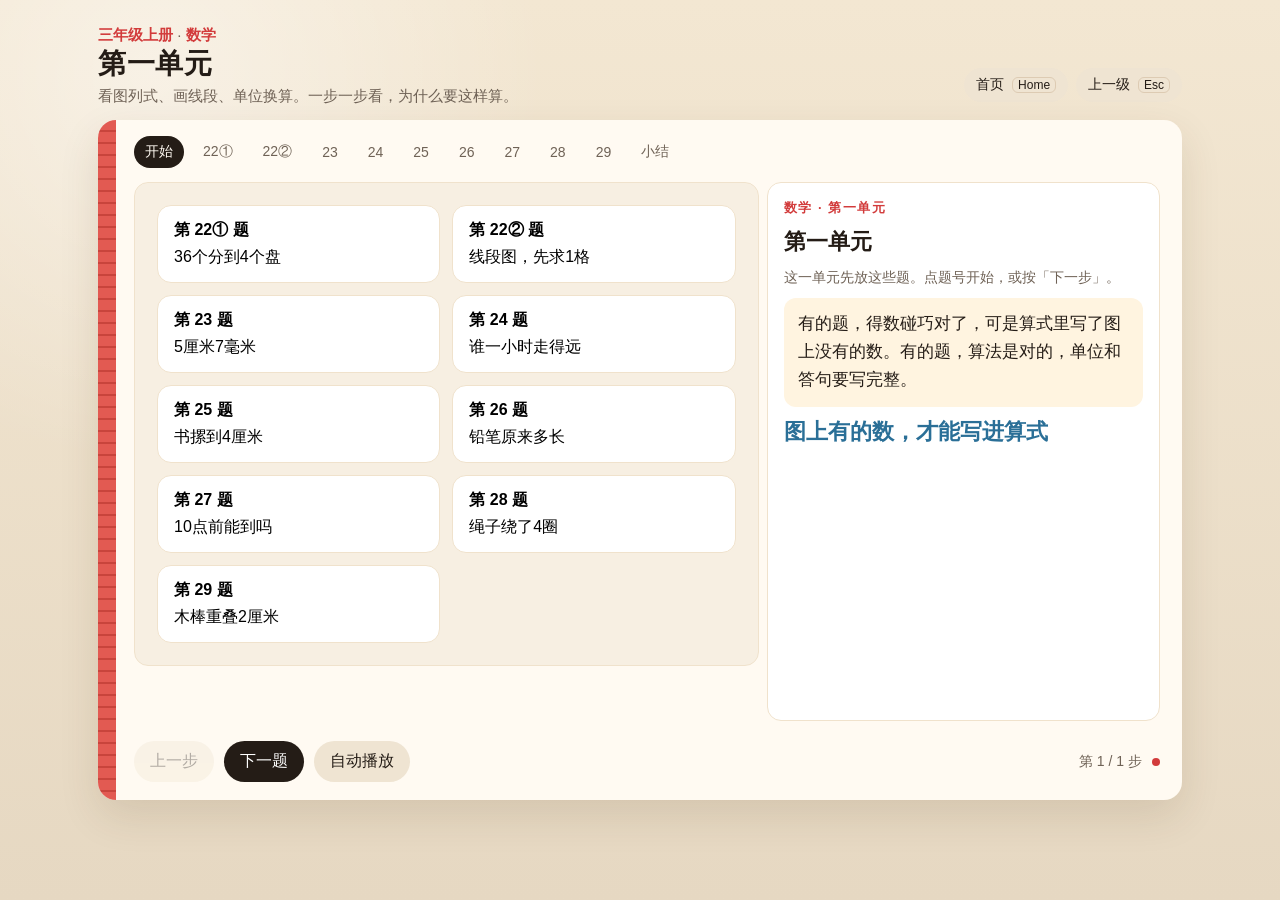
==== web/三年级上册/数学/第一单元/index.html @ 89467d96 "把三年级上册学习页和容器部署放进仓库。 首页说明错题会按步骤重讲，数学第一单元可以逐题看；部署脚本可以从仓库根目录启动。  Co-authored-by: Cursor <cursoragent@cu" ====
<!DOCTYPE html>
<html lang="zh-CN">
<head>
<meta charset="UTF-8" />
<meta name="viewport" content="width=device-width, initial-scale=1" />
<title>三年级上册 · 数学 · 第一单元</title>
<style>
  :root {
    --desk: #e6d8c2;
    --paper: #fffaf2;
    --ink: #241c16;
    --muted: #6f6256;
    --red: #d23b3b;
    --green: #1d7a46;
    --blue: #2a6f97;
    --gold: #e2a21a;
    --orange: #ef8a34;
    --line: #f0e2cc;
    --soft: #fff4e0;
    --shadow: 0 16px 40px rgba(70, 46, 20, 0.12);
  }
  * { box-sizing: border-box; }
  html, body { margin: 0; height: 100%; }
  body {
    font-family: "PingFang SC", "Hiragino Sans GB", "Noto Sans SC", "Songti SC", sans-serif;
    color: var(--ink);
    background:
      radial-gradient(circle at 12% 8%, rgba(255,255,255,.45), transparent 28%),
      linear-gradient(180deg, #f3e7d2, var(--desk));
    min-height: 100%;
  }
  button, input { font-family: inherit; }
  .app {
    max-width: 1120px;
    margin: 0 auto;
    padding: 22px 18px 40px;
  }
  header.top {
    display: flex;
    justify-content: space-between;
    gap: 16px;
    align-items: flex-end;
    margin-bottom: 14px;
  }
  .crumb { margin: 0 0 4px; font-size: 14px; }
  .crumb a { color: var(--red); font-weight: 700; text-decoration: none; }
  .level-nav { display: flex; gap: 8px; flex-wrap: wrap; margin-bottom: 4px; }
  .level-nav button {
    border: 0; background: #efe4d2; color: var(--ink);
    border-radius: 999px; padding: 8px 12px; font: inherit; font-size: 14px; cursor: pointer;
  }
  .level-nav button:disabled { opacity: .4; cursor: default; }
  .level-nav kbd {
    font-family: inherit; font-size: 12px;
    border: 1px solid #ddcbb3; border-radius: 6px; padding: 0 5px; margin-left: 4px;
  }
  header.top h1 {
    margin: 0;
    font-size: 28px;
    letter-spacing: 0.02em;
  }
  header.top .dots { display: none; }
  header.top p { margin: 4px 0 0; color: var(--muted); font-size: 15px; }
  .book {
    background: var(--paper);
    border-radius: 18px;
    box-shadow: var(--shadow);
    position: relative;
    overflow: hidden;
    min-height: 680px;
    display: grid;
    grid-template-rows: auto 1fr auto;
  }
  .book::before {
    content: "";
    position: absolute;
    left: 0; top: 0; bottom: 0;
    width: 18px;
    background: repeating-linear-gradient(
      180deg,
      #e25a52 0 10px,
      #c8443c 10px 12px
    );
  }
  .nav {
    display: flex;
    gap: 8px;
    flex-wrap: wrap;
    padding: 16px 22px 8px 36px;
  }
  .nav button {
    border: 1px solid transparent;
    background: transparent;
    color: var(--muted);
    border-radius: 999px;
    padding: 6px 10px;
    cursor: pointer;
    font-size: 14px;
  }
  .nav button.on {
    background: #241c16;
    color: #fffaf2;
  }
  .spread {
    display: grid;
    grid-template-columns: 1.35fr 0.85fr;
    gap: 8px;
    padding: 6px 22px 12px 36px;
    min-height: 460px;
  }
  .stage-wrap { min-width: 0; }
  .stage {
    position: relative;
    background:
      linear-gradient(#f7efe2, #f7efe2) 0 0 / 100% 28px,
      repeating-linear-gradient(180deg, transparent 0 27px, rgba(226,90,82,.18) 27px 28px);
    background-color: #fffdf8;
    border: 1px solid var(--line);
    border-radius: 14px;
    min-height: 440px;
    overflow: auto;
  }
  .scene { position: relative; min-height: 440px; }
  .say {
    background: #fff;
    border: 1px solid var(--line);
    border-radius: 14px;
    padding: 16px 16px 12px;
    display: flex;
    flex-direction: column;
    gap: 10px;
  }
  .kicker {
    font-size: 13px;
    letter-spacing: 0.12em;
    color: var(--red);
    font-weight: 700;
  }
  .say h2 { margin: 0; font-size: 22px; line-height: 1.35; }
  .ask {
    margin: 0;
    color: var(--muted);
    font-size: 14px;
    line-height: 1.55;
  }
  .bubble {
    background: var(--soft);
    border-radius: 12px;
    padding: 12px 14px;
    line-height: 1.65;
    font-size: 17px;
    min-height: 92px;
  }
  .formula {
    font-variant-numeric: tabular-nums;
    font-weight: 750;
    font-size: 22px;
    color: var(--blue);
    min-height: 32px;
  }
  .formula .bad { color: var(--red); text-decoration: line-through; font-weight: 650; font-size: 16px; margin-right: 8px; }
  .tag {
    display: inline-block;
    border-radius: 999px;
    padding: 2px 8px;
    font-size: 12px;
    font-weight: 700;
    vertical-align: 2px;
  }
  .tag.ok { background: #e5f6eb; color: var(--green); }
  .tag.fix { background: #fde8e6; color: var(--red); }
  .controls {
    display: flex;
    align-items: center;
    gap: 10px;
    padding: 8px 22px 18px 36px;
  }
  .controls button, .ghost {
    border: 0;
    background: var(--ink);
    color: white;
    border-radius: 999px;
    padding: 10px 16px;
    font-size: 16px;
    cursor: pointer;
  }
  .controls button.secondary, .ghost.secondary {
    background: #efe4d2;
    color: var(--ink);
  }
  .controls button:disabled { opacity: .35; cursor: default; }
  .steps { margin-left: auto; color: var(--muted); font-size: 14px; }
  .dots { display: flex; gap: 6px; }
  .dots i {
    width: 8px; height: 8px; border-radius: 50%;
    background: #e4d5bf; display: block;
  }
  .dots i.on { background: var(--red); }

  .scene .bit { display: none; }
  .scene .bit.on { display: block; }
  .scene .bit.on.slider-row,
  .scene .bit.on.match { display: flex; }
  .abs { position: absolute; }
  .fade.on { animation: rise .45s ease; }
  @keyframes rise { from { opacity: 0; transform: translateY(8px); } to { opacity: 1; transform: none; } }

  /* shared drawings */
  svg.ill { width: 100%; height: 440px; display: block; }
  .fruit {
    position: absolute;
    width: 14px; height: 14px;
    margin-left: -7px; margin-top: -7px;
    border-radius: 50%;
    background: radial-gradient(circle at 35% 35%, #ffd0c8, #e15a48 62%, #b9362c);
    left: var(--bx); top: var(--by);
    transition: left .7s cubic-bezier(.2,.7,.2,1), top .7s cubic-bezier(.2,.7,.2,1);
    box-shadow: inset -2px -2px 0 rgba(0,0,0,.08);
    z-index: 2;
  }
  .basket {
    position: absolute;
    left: 24%; right: 24%; top: 28px; height: 168px;
    background: #f3d7a4;
    clip-path: polygon(12% 0, 88% 0, 100% 100%, 0 100%);
    display: flex; justify-content: center; align-items: flex-start;
    padding-top: 10px; font-size: 26px; font-weight: 800;
  }
  .dish {
    position: absolute; top: 318px; width: 21%; height: 34px;
    border: 3px solid #241c16; border-radius: 0 0 46px 46px;
    background: #fff;
  }
  .dish .plate-label {
    position: absolute; left: 0; right: 0; top: 36px;
    text-align: center; color: var(--green);
  }
  .scene[data-step="1"] .fruit,
  .scene[data-step="2"] .fruit,
  .scene[data-step="3"] .fruit { left: var(--px); top: var(--py); }
  .plate-label, .float-note {
    position: absolute;
    font-weight: 750;
    color: var(--green);
  }
  .cross {
    position: absolute;
    color: var(--red);
    font-weight: 800;
    font-size: 28px;
    transform: rotate(-8deg);
  }

  .ruler-box { padding: 28px 22px 10px; }
  .ruler {
    position: relative;
    height: 92px;
    border: 2px solid var(--ink);
    border-radius: 8px;
    background: linear-gradient(#fff, #f6efe4);
    margin-top: 70px;
  }
  .ruler .tick {
    position: absolute; bottom: 0; width: 2px; background: var(--ink);
  }
  .ruler .tick.cm { height: 38px; width: 3px; }
  .ruler .tick.half { height: 24px; }
  .ruler .tick.mm { height: 12px; background: #8a7b6b; width: 1px; }
  .ruler .num {
    position: absolute; top: 8px; transform: translateX(-50%);
    font-size: 13px; font-weight: 700;
  }
  .pen-line {
    position: absolute;
    left: 0; bottom: 42px;
    height: 8px;
    background: #2a6f97;
    border-radius: 8px;
    width: 0;
    z-index: 2;
  }
  .mark-57 {
    position: absolute; bottom: 0; width: 0; height: 0;
    border-left: 6px solid transparent; border-right: 6px solid transparent;
    border-bottom: 9px solid var(--red);
    transform: translateX(-6px);
    left: calc(57 / 80 * 100%);
  }
  .slider-row { margin-top: 54px; display: flex; align-items: center; gap: 12px; }
  input[type="range"] { flex: 1; accent-color: var(--blue); }
  .readout { font-size: 22px; font-weight: 800; min-width: 148px; color: var(--blue); }

  .track { position: relative; height: 100%; }
  .lane {
    position: absolute; left: 8%; right: 8%; height: 70px;
  }
  .lane .ground {
    position: absolute; left: 0; right: 0; bottom: 8px; height: 4px; background: #e4d3b8; border-radius: 4px;
  }
  .mover { position: absolute; bottom: 12px; left: 0; transition: left 1.6s cubic-bezier(.16,.8,.2,1); }
  .scene[data-step="0"] .mover { left: 0; }
  .scene[data-step="1"] .bike, .scene[data-step="2"] .bike, .scene[data-step="3"] .bike { left: calc(48 / 170 * 78%); }
  .scene[data-step="1"] .car, .scene[data-step="2"] .car, .scene[data-step="3"] .car { left: calc(75 / 170 * 78%); }
  .scene[data-step="1"] .heli, .scene[data-step="2"] .heli, .scene[data-step="3"] .heli { left: 78%; }
  .rotor { transform-origin: 48px 10px; animation: spin .45s linear infinite; }
  @keyframes spin { to { transform: rotate(360deg); } }
  .match { display: flex; justify-content: space-between; padding: 24px 28px; gap: 12px; }
  .col { display: flex; flex-direction: column; gap: 18px; width: 42%; }
  .choice, .speed {
    border: 2px solid #eadcc6;
    background: #fff;
    border-radius: 12px;
    padding: 10px 12px;
    cursor: pointer;
    text-align: center;
    font-size: 16px;
    font-weight: 700;
  }
  .choice.pick, .speed.pick { border-color: var(--blue); background: #eef6fb; }
  .choice.good, .speed.good { border-color: var(--green); background: #e9f8ef; }
  .choice.bad, .speed.bad { border-color: var(--red); background: #fdeeee; }

  .stack { position: relative; height: 440px; }
  .book-item {
    position: absolute; left: 70px; height: 30px; width: 210px;
    border: 2px solid #2a6f97; border-radius: 3px;
    background: linear-gradient(90deg, #8ec3e0, #d7eef8 14%, #f7fbfe 14% 100%);
    transform: translateY(24px);
    opacity: 0;
  }
  .scene[data-step="2"] .book-item,
  .scene[data-step="3"] .book-item { opacity: 1; transform: translateY(0); transition: .45s ease; }
  .mm-ruler {
    position: absolute; right: 36px; top: 40px; bottom: 36px; width: 74px;
    border-left: 3px solid var(--ink);
  }

  .pencil-scene { height: 440px; position: relative; }
  .pencil {
    position: absolute; top: 150px; height: 46px; border-radius: 6px;
    display: flex; overflow: hidden; border: 2px solid #241c16;
  }
  .used { background: repeating-linear-gradient(90deg, #d9d1c6, #d9d1c6 10px, #cfc6b8 10px 12px); }
  .left { background: linear-gradient(#ffe27a, #f0b429); }
  .wood { width: 22px; background: linear-gradient(90deg, #f3d2a4, #c9844a); clip-path: polygon(0 0, 100% 50%, 0 100%); }
  .scene[data-step="0"] .pencil { left: 80px; width: 360px; }
  .scene[data-step="1"] .used { width: 148px; }
  .scene[data-step="1"] .left { width: 184px; }
  .join .used, .join .left { transition: width .6s ease; }

  .road { position: relative; height: 440px; }
  .clock {
    width: 140px; height: 140px;
  }
  .hand {
    transform-origin: 70px 70px;
    transition: transform 1.1s ease;
  }
  .scene[data-step="0"] .hour { transform: rotate(240deg); }
  .scene[data-step="1"] .hour,
  .scene[data-step="2"] .hour,
  .scene[data-step="3"] .hour,
  .scene[data-step="4"] .hour { transform: rotate(300deg); }

  .car-move { transition: left 1.5s ease; }
  .scene[data-step="0"] .car-move,
  .scene[data-step="1"] .car-move { left: 70px; }
  .scene[data-step="2"] .car-move,
  .scene[data-step="3"] .car-move,
  .scene[data-step="4"] .car-move { left: 72%; }

  .sticks { position: relative; height: 250px; margin-top: 40px; }
  .stick {
    position: absolute; height: 28px; border-radius: 8px; top: 80px;
    transition: left .7s ease, top .7s ease;
  }
  .stick.a { background: #3d8fd1; width: 40%; left: 8%; top: 86px; }
  .stick.b { background: #ef8a34; width: 40%; left: 40%; top: 108px; }
  .lap {
    position: absolute; left: 40%; top: 86px; width: 8%; height: 50px;
    background: repeating-linear-gradient(135deg, #3d8fd1 0 6px, #ef8a34 6px 12px);
    border-radius: 6px; z-index: 2;
    transition: opacity .4s ease;
  }
  .scene.apart .stick.a { left: 8%; top: 96px; }
  .scene.apart .stick.b { left: 48%; top: 96px; }
  .scene.apart .lap { opacity: 0; }

  .loop {
    transform-origin: 180px 150px;
    opacity: 0;
  }
  .scene[data-step="1"] .loop.l1,
  .scene[data-step="2"] .loop.l1,
  .scene[data-step="3"] .loop.l1,
  .scene[data-step="4"] .loop.l1 { opacity: 1; }
  .scene[data-step="2"] .loop.l2,
  .scene[data-step="3"] .loop.l2,
  .scene[data-step="4"] .loop.l2,
  .scene[data-step="2"] .loop.l3,
  .scene[data-step="3"] .loop.l3,
  .scene[data-step="4"] .loop.l3,
  .scene[data-step="2"] .loop.l4,
  .scene[data-step="3"] .loop.l4,
  .scene[data-step="4"] .loop.l4 { opacity: 1; }
  .scene[data-step="1"] .loop { transition: opacity .3s linear; }
  .tail { opacity: 0; }
  .scene[data-step="3"] .tail,
  .scene[data-step="4"] .tail { opacity: 1; }

  .cells rect { fill: #fff; stroke: #241c16; stroke-width: 2; }
  .scene[data-step="3"] .up-cell,
  .scene[data-step="4"] .up-cell,
  .scene[data-step="5"] .up-cell { fill: #fff3c4; }
  .scene[data-step="4"] .down-cell,
  .scene[data-step="5"] .down-cell { fill: #e7f6ee; }
  .cell-num { opacity: 0; font-weight: 800; font-size: 18px; }
  .scene[data-step="3"] .up-num,
  .scene[data-step="4"] .up-num,
  .scene[data-step="5"] .up-num,
  .scene[data-step="4"] .down-num,
  .scene[data-step="5"] .down-num { opacity: 1; }

  .sum-grid {
    display: grid;
    grid-template-columns: 1fr 1fr;
    gap: 12px;
    padding: 22px;
  }
  .card {
    background: #fff;
    border: 1px solid var(--line);
    border-radius: 14px;
    padding: 14px 16px;
  }
  .card b { display: block; margin-bottom: 6px; }
  .ladder { display: flex; flex-direction: column; gap: 8px; padding: 20px 24px; }
  .rung {
    display: flex; justify-content: space-between; align-items: center;
    background: #fff; border-radius: 10px; padding: 8px 12px;
    border: 1px solid var(--line); font-weight: 700;
  }
  @media (max-width: 860px) {
    .spread { grid-template-columns: 1fr; }
    header.top { flex-direction: column; align-items: flex-start; }
    .stage, svg.ill, .stack, .pencil-scene, .road { min-height: 380px; height: 380px; }
    svg.ill { height: 380px; }
  }
  @media (prefers-reduced-motion: reduce) {
    *, *::before, *::after {
      animation: none !important;
      transition: none !important;
    }
  }
</style>
</head>
<body data-home="../../../index.html" data-up="../index.html">
<div class="app">
  <header class="top">
    <div>
      <p class="crumb"><a href="../../../index.html">三年级上册</a> · <a href="../index.html">数学</a></p>
      <h1>第一单元</h1>
      <p>看图列式、画线段、单位换算。一步一步看，为什么要这样算。</p>
    </div>
    <div id="levelNav"></div>
  </header>
  <div class="book">
    <nav class="nav" id="nav"></nav>
    <div class="spread">
      <div class="stage-wrap">
        <div class="stage" id="stage"></div>
      </div>
      <aside class="say">
        <div class="kicker" id="kicker"></div>
        <h2 id="title"></h2>
        <p class="ask" id="ask"></p>
        <div class="bubble" id="bubble"></div>
        <div class="formula" id="formula"></div>
      </aside>
    </div>
    <div class="controls">
      <button type="button" id="prev" class="secondary">上一步</button>
      <button type="button" id="next">下一步</button>
      <button type="button" id="auto" class="secondary">自动播放</button>
      <div class="steps" id="stepLabel"></div>
      <div class="dots" id="dots" aria-hidden="true"></div>
    </div>
  </div>
</div>
<script>
const scenes = [];

function fruitsHTML() {
  let html = "";
  for (let i = 0; i < 36; i++) {
    const col = i % 6;
    const row = Math.floor(i / 6);
    const bx = 32 + col * 6;
    const by = 18 + row * 4.2;
    const plate = Math.floor(i / 9);
    const k = i % 9;
    const px = 14.5 + plate * 24 + (k % 3 - 1) * 4.4;
    const py = 74 + Math.floor(k / 3) * 3.4;
    html += `<i class="fruit" style="--bx:${bx}%;--by:${by}%;--px:${px}%;--py:${py}%"></i>`;
  }
  return html;
}

scenes.push({
  id: "home",
  nav: "开始",
  kicker: "数学 · 第一单元",
  title: "第一单元",
  ask: "这一单元先放这些题。点题号开始，或按「下一步」。",
  steps: [
    { say: "有的题，得数碰巧对了，可是算式里写了图上没有的数。有的题，算法是对的，单位和答句要写完整。", formula: "图上有的数，才能写进算式" }
  ],
  stage() {
    const items = [
      ["22①", "36个分到4个盘"],
      ["22②", "线段图，先求1格"],
      ["23", "5厘米7毫米"],
      ["24", "谁一小时走得远"],
      ["25", "书摞到4厘米"],
      ["26", "铅笔原来多长"],
      ["27", "10点前能到吗"],
      ["28", "绳子绕了4圈"],
      ["29", "木棒重叠2厘米"]
    ];
    return `<div class="sum-grid">${items.map((it, i) =>
      `<button class="card" data-jump="${i + 1}" style="text-align:left;cursor:pointer;font-size:16px"><b>第 ${it[0]} 题</b>${it[1]}</button>`
    ).join("")}</div>`;
  }
});

scenes.push({
  id: "q22a",
  nav: "22①",
  kicker: "第22题（1） · 平均分",
  title: "每盘放几个？",
  ask: "篮子里有 36 个，旁边 4 个盘子。平均分，每盘放几个？",
  mark: "fix",
  steps: [
    { say: "先看图上到底有哪些数：一个篮子，36个；四个空盘子。问的是每盘几个。", formula: "图上的数：36 个，4 盘" },
    { say: "平均分，就是四个盘子一样多。36个一个一个分进去，每个盘子分到 9 个。", formula: "36 ÷ 4 = 9（个）" },
    { say: "每盘都是 9 个。列式就写 36÷4=9（个）。单位是「个」，因为问的是放几个，不是多少元。", formula: "36 ÷ 4 = 9（个）" },
    { say: "卷子上写成了 (72−36)÷4。图上没有 72，这是自己加出来的。得数虽然也是 9，但看图列式只能用图上的数。", formula: "<span class='bad'>(72−36)÷4</span> 36 ÷ 4 = 9（个）" }
  ],
  stage() {
    return `
      <div class="scene fruit-scene">
        <div class="basket">36个</div>
        ${[0,1,2,3].map(i => `<div class="dish" style="left:${4 + i * 24}%"><span class="bit plate-label" data-at="2">9个</span></div>`).join("")}
        ${fruitsHTML()}
        <div class="bit cross" data-at="3" style="right:18px;top:18px">图上没有 72</div>
      </div>`;
  }
});

scenes.push({
  id: "q22b",
  nav: "22②",
  kicker: "第22题（2） · 线段图",
  title: "先求 1 小格是多少",
  ask: "两条线段的小格一样宽。短的 4 格标着「4个」，长的 6 格问「?元」。",
  mark: "fix",
  steps: [
    { say: "先别急着抄上一题的数。看这条线自己：下面平均分成了 6 个小格。", formula: "先数格：6 格" },
    { say: "36 是上一题篮子里的个数，这条线段上没有 36。不能写进这道题。", formula: "<span class='bad'>36÷4×6</span> 把 36 划掉" },
    { say: "短的线段有 4 格，标着 4个，表示这 4 格一共是 4。小格一样大，每一格就是 4÷4=1。", formula: "4 ÷ 4 = 1" },
    { say: "长的也是同样的小格，所以每一格也是 1。6 格就是 1×6=6。问号写的是元，答案是 6元。", formula: "4 ÷ 4 × 6 = 6（元）" },
    { say: "乘和除写在一起，从左往右算：先 4÷4=1，再 1×6=6。算式的样子可以是「先除再乘」，除号前面要写这条线上的 4，不是 36。", formula: "4 ÷ 4 × 6 = 6（元）" }
  ],
  stage() {
    const up = [0,1,2,3].map(i => `<rect class="up-cell" x="${80+i*70}" y="78" width="70" height="46"/>`).join("");
    const down = [0,1,2,3,4,5].map(i => `<rect class="down-cell" x="${80+i*70}" y="230" width="70" height="46"/>`).join("");
    const upN = [0,1,2,3].map(i => `<text class="cell-num up-num" x="${104+i*70}" y="108">1</text>`).join("");
    const downN = [0,1,2,3,4,5].map(i => `<text class="cell-num down-num" x="${104+i*70}" y="260">1</text>`).join("");
    return `
      <div class="scene">
        <svg class="ill cells" viewBox="0 0 640 440">
          <text x="80" y="40" font-size="22" font-weight="800">4个</text>
          <path d="M80 52 h280" stroke="#241c16" stroke-width="2" fill="none"/>
          <path d="M220 52 v12" stroke="#241c16" stroke-width="2"/>
          ${up}
          <text x="250" y="176" font-size="22" font-weight="800">? 元</text>
          <path d="M80 198 h420" stroke="#241c16" stroke-width="2" fill="none"/>
          <path d="M290 198 v14" stroke="#241c16" stroke-width="2"/>
          ${down}
          ${upN}${downN}
          <text class="bit" data-at="4" x="520" y="268" font-size="28" font-weight="800" fill="#1d7a46">6元</text>
        </svg>
        <div class="bit cross" data-at="1" style="left:24px;bottom:18px">36 是篮子里的，不能用</div>
      </div>`;
  }
});

scenes.push({
  id: "q23",
  nav: "23",
  kicker: "第23题 · 画线段",
  title: "5厘米，再加 7毫米",
  ask: "画一条长 5厘米7毫米 的线段。尺子上，1厘米里面有 10 个小格，每小格是 1毫米。",
  mark: "ok",
  steps: [
    { say: "先记住要画多长：5厘米，还要再加 7毫米。不要只画到 5厘米就停。", formula: "5厘米 7毫米" },
    { say: "尺子上的长线是厘米。从 0 走到 5，这是 5厘米。", formula: "先找 5 厘米" },
    { say: "每个厘米中间还有更小的格，那是毫米。从 5厘米再数 7 个小格。", formula: "5厘米 + 7毫米" },
    { say: "笔就停在这里。5厘米7毫米 = 57毫米，因为 5厘米=50毫米，再加 7毫米。", formula: "5厘米7毫米 = 57毫米" },
    { say: "拖动下面的铅笔，自己画到 5厘米7毫米。读数变成绿色，就画对了。", formula: "从 0 画到 5厘米7毫米" }
  ],
  stage() {
    let ticks = "";
    for (let mm = 0; mm <= 80; mm++) {
      const left = (mm / 80) * 100;
      const kind = mm % 10 === 0 ? "cm" : mm % 5 === 0 ? "half" : "mm";
      ticks += `<i class="tick ${kind}" style="left:${left}%"></i>`;
      if (mm % 10 === 0) ticks += `<span class="num" style="left:${left}%">${mm/10}</span>`;
    }
    return `
      <div class="scene ruler-box">
        <div class="ruler">
          <div class="pen-line" id="penLine"></div>
          <i class="mark-57 bit" data-at="2"></i>
          ${ticks}
        </div>
        <div class="bit slider-row" data-at="4">
          <input id="rulerRange" type="range" min="0" max="80" value="0" aria-label="画线段" />
          <div class="readout" id="readout">0毫米</div>
        </div>
        <p class="bit" data-at="2" style="margin:18px 0 0;color:#6f6256">长线是厘米。红三角停在 5厘米7毫米。</p>
      </div>`;
  }
});

scenes.push({
  id: "q24",
  nav: "24",
  kicker: "第24题 · 谁更快",
  title: "一小时以后，谁走得最远？",
  ask: "把自行车、汽车、直升机，和每小时走的路程连起来。",
  mark: "fix",
  steps: [
    { say: "三个数：48千米、75千米、170千米。数字越大，一小时走得越远，也就越快。", formula: "比一比 48、75、170" },
    { say: "让它们同时出发，跑一小时。直升机冲得最远，汽车在中间，自行车最近。", formula: "170 ＞ 75 ＞ 48" },
    { say: "所以：直升机每小时 170 千米，汽车每小时 75 千米，自行车每小时 48 千米。", formula: "自行车 48 · 汽车 75 · 直升机 170" },
    { say: "点左边的车，再点右边的速度，自己连一连。连对了会变绿。", formula: "最快的配最大的数" }
  ],
  stage() {
    return `
      <div class="scene" style="height:440px">
        <div class="bit track" data-only="0">
          ${lane(300, "自行车", "bike", bikeSVG())}
          ${lane(180, "汽车", "car", carSVG())}
          ${lane(60, "直升机", "heli", heliSVG())}
        </div>
        <div class="bit track" data-only="1">
          ${lane(300, "自行车", "bike", bikeSVG())}
          ${lane(180, "汽车", "car", carSVG())}
          ${lane(60, "直升机", "heli", heliSVG())}
          <div class="abs" style="right:6%;top:78px;font-weight:800;color:#2a6f97">170千米</div>
          <div class="abs" style="left:46%;top:198px;font-weight:800;color:#ef8a34">75千米</div>
          <div class="abs" style="left:28%;top:318px;font-weight:800;color:#1d7a46">48千米</div>
        </div>
        <div class="bit" data-at="2" data-only="2" style="padding:40px 28px;font-size:22px;line-height:2.1;font-weight:750">
          自行车 —— 每小时 48 千米<br>
          汽车 —— 每小时 75 千米<br>
          直升机 —— 每小时 170 千米
        </div>
        <div class="bit match" data-only="3" id="matchBoard">
          <div class="col" id="leftCol">
            <button type="button" class="choice" data-who="bike">自行车</button>
            <button type="button" class="choice" data-who="car">汽车</button>
            <button type="button" class="choice" data-who="heli">直升机</button>
          </div>
          <div class="col" id="rightCol">
            <button type="button" class="speed" data-spd="48">每小时 48 千米</button>
            <button type="button" class="speed" data-spd="170">每小时 170 千米</button>
            <button type="button" class="speed" data-spd="75">每小时 75 千米</button>
          </div>
        </div>
      </div>`;
  }
});

function lane(top, name, cls, svg) {
  return `<div class="lane" style="top:${top-40}px">
    <div style="position:absolute;left:-4px;top:8px;font-size:13px;color:#6f6256">${name}</div>
    <div class="ground"></div>
    <div class="mover ${cls}">${svg}</div>
  </div>`;
}
function bikeSVG() {
  return `<svg width="86" height="48" viewBox="0 0 86 48">
    <circle cx="18" cy="34" r="12" fill="none" stroke="#1d7a46" stroke-width="3"/>
    <circle cx="66" cy="34" r="12" fill="none" stroke="#1d7a46" stroke-width="3"/>
    <path d="M18 34 L36 34 L48 16 L66 34 L48 34 L36 16" fill="none" stroke="#241c16" stroke-width="3"/>
  </svg>`;
}
function carSVG() {
  return `<svg width="96" height="48" viewBox="0 0 96 48">
    <rect x="16" y="16" width="64" height="18" rx="5" fill="#ef8a34"/>
    <path d="M30 16 l8-10 h24 l8 10" fill="#f6c48a"/>
    <circle cx="30" cy="36" r="7" fill="#241c16"/>
    <circle cx="68" cy="36" r="7" fill="#241c16"/>
  </svg>`;
}
function heliSVG() {
  return `<svg width="118" height="52" viewBox="0 0 118 52">
    <g class="rotor"><rect x="6" y="8" width="84" height="5" rx="2" fill="#241c16"/></g>
    <rect x="28" y="16" width="42" height="18" rx="8" fill="#2a6f97"/>
    <rect x="66" y="22" width="30" height="5" fill="#2a6f97"/>
    <rect x="92" y="14" width="4" height="16" fill="#241c16"/>
    <rect x="36" y="34" width="26" height="3" rx="1" fill="#241c16"/>
  </svg>`;
}

scenes.push({
  id: "q25",
  nav: "25",
  kicker: "第25题 · 先换单位",
  title: "书要摞到 4 厘米",
  ask: "一本课外书厚约 8 毫米。多少本摞起来，大约是 4 厘米？",
  mark: "ok",
  steps: [
    { say: "8毫米是一本的厚度，4厘米是摞起来的高度。毫米和厘米不能直接相除，要先变成同一个单位。", formula: "单位不同，先换算" },
    { say: "1厘米 = 10毫米，所以 4厘米 = 40毫米。现在都是毫米了。", formula: "4厘米 = 40毫米" },
    { say: "一本 8 毫米，40毫米里面有几个 8？书一本一本往上摞。", formula: "40 ÷ 8 = ?" },
    { say: "5 本正好 40毫米，也就是大约 4厘米。答：5本。", formula: "40 ÷ 8 = 5（本）" }
  ],
  stage() {
    const books = [0,1,2,3,4].map(i =>
      `<div class="book-item" style="bottom:${70 + i*36}px;transition-delay:${i*0.12}s"></div>`
    ).join("");
    let marks = "";
    for (let i = 0; i <= 5; i++) {
      marks += `<div style="position:absolute;left:-1px;bottom:${i*36}px;width:16px;height:2px;background:#241c16"></div>`;
      marks += `<span style="position:absolute;left:22px;bottom:${i*36-8}px;font-size:13px;font-weight:700">${i*8}毫米</span>`;
    }
    return `<div class="scene stack">${books}
      <div class="bit" data-at="1" style="position:absolute;left:70px;bottom:262px;font-weight:800;color:#2a6f97">一共 40毫米 = 4厘米</div>
      <div class="bit" data-at="3" style="position:absolute;left:300px;top:86px;font-size:28px;font-weight:800;color:#1d7a46">正好 5 本</div>
      <div class="mm-ruler" style="bottom:70px;top:auto;height:180px">${marks}</div>
    </div>`;
  }
});

scenes.push({
  id: "q26",
  nav: "26",
  kicker: "第26题 · 用去的还在原来里面",
  title: "铅笔原来有多长？",
  ask: "一枝铅笔用去 8 厘米，还剩 10 厘米。原来长多少厘米？合多少毫米？",
  mark: "ok",
  steps: [
    { say: "用去的 8 厘米，和剩下的 10 厘米，合在一起就是原来的铅笔。", formula: "原来 = 用去 + 剩下" },
    { say: "把两段拼回去：8+10=18。原来长 18 厘米。", formula: "8 + 10 = 18（厘米）" },
    { say: "再换成毫米。尺子上，1厘米里面有 10 毫米。", formula: "1厘米 = 10毫米" },
    { say: "18厘米里有 18 个 10毫米，所以是 180毫米。写的时候两边都要带单位：18厘米=180毫米。不能写成 18=180。", formula: "18厘米 = 180毫米" }
  ],
  stage() {
    return `<div class="scene pencil-scene">
      <div class="pencil join">
        <div class="used" style="width:148px"></div>
        <div class="left" style="width:184px"></div>
        <div class="wood"></div>
      </div>
      <div class="bit" data-at="1" style="position:absolute;left:80px;top:210px;font-weight:800">8厘米 + 10厘米 = 18厘米</div>
      <svg class="bit ill" data-at="2" viewBox="0 0 640 180" style="position:absolute;left:0;bottom:10px;height:180px">
        <line x1="40" y1="80" x2="600" y2="80" stroke="#241c16" stroke-width="3"/>
        ${Array.from({length:19}, (_,i)=>`<line x1="${40+i*30}" y1="80" x2="${40+i*30}" y2="${i%1===0?50:64}" stroke="#241c16" stroke-width="2"/>`).join("")}
        <text x="40" y="40" font-size="14">0</text>
        <text x="320" y="40" font-size="14">约 1 厘米里有 10 个毫米</text>
      </svg>
      <div class="bit" data-at="3" style="position:absolute;left:80px;top:250px;font-size:26px;font-weight:800;color:#1d7a46">18厘米 = 180毫米</div>
    </div>`;
  }
});

scenes.push({
  id: "q27",
  nav: "27",
  kicker: "第27题 · 时间、速度、路程",
  title: "上午 10:00 能到吗？",
  ask: "外婆家 110 千米。汽车每小时行 60 千米。上午 8:00 出发，10:00 能到吗？",
  mark: "ok",
  steps: [
    { say: "题目里的路程，是离家到外婆家 110 千米。先看从 8:00 到 10:00 有多久。", formula: "家 —— 110千米 —— 外婆家" },
    { say: "钟从 8 点走到 10 点，过了 2 小时。10−8=2。", formula: "10时 − 8时 = 2时" },
    { say: "汽车 1 小时行 60 千米，2 小时就是 60×2=120 千米。", formula: "60 × 2 = 120（千米）" },
    { say: "2 小时能行 120 千米，外婆家只有 110 千米。120 比 110 大，车会开过外婆家，所以能到。", formula: "120 ＞ 110" },
    { say: "比较做完了，还要回答问题本身。答：能。只写 120＞110，老师不知道你想说能还是不能。", formula: "答：能。" }
  ],
  stage() {
    return `<div class="scene road">
      <svg class="ill" viewBox="0 0 640 440">
        <circle cx="90" cy="90" r="62" fill="#fff" stroke="#241c16" stroke-width="3"/>
        ${Array.from({length:12},(_,i)=>{
          const a = (i/12)*Math.PI*2 - Math.PI/2;
          const x1 = 90+Math.cos(a)*48, y1 = 90+Math.sin(a)*48;
          const x2 = 90+Math.cos(a)*56, y2 = 90+Math.sin(a)*56;
          return `<line x1="${x1}" y1="${y1}" x2="${x2}" y2="${y2}" stroke="#241c16" stroke-width="2"/>`;
        }).join("")}
        <g class="hand hour"><line x1="90" y1="90" x2="90" y2="48" stroke="#d23b3b" stroke-width="5" stroke-linecap="round"/></g>
        <g class="hand"><line x1="90" y1="90" x2="90" y2="36" stroke="#241c16" stroke-width="3" stroke-linecap="round"/></g>
        <text x="170" y="80" font-size="18" font-weight="700">8:00 出发</text>
        <text x="170" y="108" font-size="18" font-weight="700">10:00 到了吗</text>
        <line x1="40" y1="300" x2="600" y2="300" stroke="#241c16" stroke-width="4"/>
        <text x="36" y="276" font-size="16" font-weight="700">家</text>
        <text x="392" y="248" font-size="16" font-weight="700">外婆家</text>
        <text x="392" y="270" font-size="14">110千米</text>
        <circle cx="450" cy="300" r="7" fill="#d23b3b"/>
        <line class="bit" data-at="3" x1="450" y1="300" x2="590" y2="300" stroke="#2a6f97" stroke-width="6"/>
        <text class="bit" data-at="2" x="470" y="210" font-size="16" fill="#2a6f97" font-weight="800">2小时能开 120千米</text>
        <text class="bit" data-at="3" x="500" y="340" font-size="14" fill="#2a6f97">多出来的 10千米</text>
      </svg>
      <div class="car-move abs" style="top:250px">${carSVG()}</div>
      <div class="bit" data-at="4" style="position:absolute;right:24px;bottom:24px;font-size:40px;font-weight:800;color:#1d7a46">能</div>
    </div>`;
  }
});

scenes.push({
  id: "q28",
  nav: "28",
  kicker: "第28题 · 绕几圈，就有几个周长",
  title: "绳子绕木棍",
  ask: "木棍一周长 9 厘米。绳子绕了 4 周，还剩 4 厘米。绳子长多少分米？",
  mark: "ok",
  steps: [
    { say: "绕一圈，就要用去木棍一周那么长，也就是 9 厘米。", formula: "一圈 = 9厘米" },
    { say: "绕 4 圈，就是 4 个 9 厘米。9×4=36厘米。", formula: "9 × 4 = 36（厘米）" },
    { say: "4 圈都绕完了，手里还剩 4 厘米没有绕上去。这段也是绳子的一部分。", formula: "还剩 4厘米" },
    { say: "绳子全长 = 绕上去的 + 剩下的。36+4=40厘米。", formula: "36 + 4 = 40（厘米）" },
    { say: "题目问的是分米。1分米=10厘米，40厘米里面有 4 个 10厘米，所以是 4分米。单位写汉字：40厘米=4分米。", formula: "40厘米 = 4分米" }
  ],
  stage() {
    return `<div class="scene">
      <svg class="ill" viewBox="0 0 640 440">
        <rect x="70" y="70" width="150" height="280" rx="75" fill="#e7c39a" stroke="#241c16" stroke-width="3"/>
        <ellipse cx="145" cy="70" rx="75" ry="22" fill="#f3ddc0" stroke="#241c16" stroke-width="3"/>
        ${[0,1,2,3].map(i => `<ellipse class="loop l${i+1}" cx="145" cy="${130+i*48}" rx="78" ry="16" fill="none" stroke="#d23b3b" stroke-width="6"/>`).join("")}
        <path class="tail" d="M220 274 C280 274 300 330 360 330" fill="none" stroke="#d23b3b" stroke-width="6" stroke-linecap="round"/>
        <text class="bit" data-at="1" x="280" y="120" font-size="20" font-weight="800">9×4=36厘米</text>
        <text class="bit" data-at="3" x="360" y="360" font-size="20" font-weight="800" fill="#d23b3b">还剩 4厘米</text>
        <text class="bit" data-at="4" x="280" y="200" font-size="28" font-weight="800" fill="#1d7a46">40厘米 = 4分米</text>
      </svg>
    </div>`;
  }
});

scenes.push({
  id: "q29",
  nav: "29",
  kicker: "第29题 · 重叠的长度要加回来",
  title: "两根木棒拉开以后有多长？",
  ask: "两根同样长的木棒捆在一起，总长 18 厘米，重叠 2 厘米。不重叠连在一起，总长多少厘米？合多少分米？",
  mark: "ok",
  steps: [
    { say: "捆在一起时，外面量到 18 厘米。中间有 2 厘米叠在一起，这一段外面只能看到一次。", formula: "捆起来：18厘米，重叠 2厘米" },
    { say: "点「拉开」。重叠的 2 厘米会露出来。不重叠接在一起时，总长要加上这 2 厘米。", formula: "18 + 2 = 20（厘米）" },
    { say: "20厘米换成以分米作单位。1分米=10厘米，20厘米=2分米。", formula: "20厘米 = 2分米" },
    { say: "也可以再检查：两根一共 20 厘米，同样长，每根 20÷2=10厘米。10+10=20，和刚才一样。", formula: "答：20厘米，合2分米" }
  ],
  stage() {
    return `<div class="scene" id="stickScene">
      <div class="sticks">
        <div class="stick a"></div>
        <div class="stick b"></div>
        <div class="lap"></div>
        <div class="bit" data-only="0" style="position:absolute;left:40%;top:58px;font-weight:800;color:#d23b3b">重叠 2厘米</div>
        <div class="bit" data-only="0" style="position:absolute;left:8%;top:168px;font-weight:800">捆起来量到 18厘米</div>
        <div class="bit" data-at="1" style="position:absolute;left:8%;top:168px;font-size:22px;font-weight:800;color:#1d7a46">拉开后 18+2=20厘米</div>
      </div>
      <div style="text-align:center;margin-top:8px">
        <button type="button" class="ghost" id="pullBtn">拉开</button>
      </div>
      <div class="bit" data-at="2" style="text-align:center;font-size:22px;font-weight:800;color:#2a6f97">20厘米 = 2分米</div>
    </div>`;
  }
});

scenes.push({
  id: "end",
  nav: "小结",
  kicker: "记住这三句",
  title: "下次写在试卷上",
  ask: "算法对了，还要把单位和答句写完整。",
  steps: [
    { say: "第一，图上没有的数，不要写进算式。第二，单位不一样，先换算。第三，问「能不能、多少」，最后用一句话答。", formula: "看图 · 换单位 · 写答句" }
  ],
  stage() {
    return `<div class="sum-grid" style="padding:16px">
      <div class="card"><b>1厘米 = 10毫米</b>1分米 = 10厘米<br>1千米 = 1000米</div>
      <div class="card"><b>22①</b>36÷4=9（个）</div>
      <div class="card"><b>22②</b>4÷4×6=6（元）</div>
      <div class="card"><b>23</b>5厘米7毫米 = 57毫米</div>
      <div class="card"><b>24</b>自行车48，汽车75，直升机170</div>
      <div class="card"><b>25</b>4厘米=40毫米，40÷8=5本</div>
      <div class="card"><b>26</b>8+10=18厘米=180毫米</div>
      <div class="card"><b>27</b>120＞110，能到</div>
      <div class="card"><b>28</b>9×4+4=40厘米=4分米</div>
      <div class="card"><b>29</b>18+2=20厘米=2分米</div>
    </div>`;
  }
});

const rightMatch = { bike: "48", car: "75", heli: "170" };
let sceneIndex = 0;
let stepIndex = 0;
let timer = null;
let pickWho = null;

const stageEl = document.getElementById("stage");
const navEl = document.getElementById("nav");
const dotsEl = document.getElementById("dots");

function stopAuto() {
  if (timer) { clearInterval(timer); timer = null; }
  document.getElementById("auto").textContent = "自动播放";
}

function renderNav() {
  navEl.innerHTML = scenes.map((s, i) =>
    `<button type="button" data-go="${i}" class="${i===sceneIndex?"on":""}">${s.nav}</button>`
  ).join("");
}

function renderScene() {
  const s = scenes[sceneIndex];
  stageEl.innerHTML = s.stage();
  document.getElementById("kicker").innerHTML = `${s.kicker}${s.mark ? ` <span class="tag ${s.mark}">${s.mark==="ok"?"算法可以这样写":"这里改一改"}</span>` : ""}`;
  document.getElementById("title").textContent = s.title;
  document.getElementById("ask").textContent = s.ask;
  dotsEl.innerHTML = s.steps.map((_, i) => `<i class="${i===stepIndex?"on":""}"></i>`).join("");
  applyStep();
  renderNav();
  const range = document.getElementById("rulerRange");
  if (range) {
    range.addEventListener("input", () => updateRuler(Number(range.value)));
    updateRuler(0);
  }
}

function applyStep() {
  const s = scenes[sceneIndex];
  const step = Math.max(0, Math.min(stepIndex, s.steps.length - 1));
  stepIndex = step;
  const root = stageEl.querySelector(".scene") || stageEl;
  root.dataset.step = String(step);
  root.querySelectorAll("[data-at]").forEach(el => {
    el.classList.toggle("on", Number(el.dataset.at) <= step);
  });
  root.querySelectorAll("[data-only]").forEach(el => {
    el.classList.toggle("on", Number(el.dataset.only) === step);
  });
  const info = s.steps[step];
  document.getElementById("bubble").textContent = info.say;
  document.getElementById("formula").innerHTML = info.formula || "";
  document.getElementById("stepLabel").textContent = `第 ${step + 1} / ${s.steps.length} 步`;
  document.getElementById("prev").disabled = sceneIndex === 0 && step === 0;
  document.getElementById("next").textContent = (step === s.steps.length - 1) ? (sceneIndex === scenes.length - 1 ? "完成" : "下一题") : "下一步";
  dotsEl.innerHTML = s.steps.map((_, i) => `<i class="${i===step?"on":""}"></i>`).join("");
  const sticks = document.getElementById("stickScene");
  if (sticks) sticks.classList.toggle("apart", step >= 1);
  if (s.id === "q23") {
    const line = document.getElementById("penLine");
    const range = document.getElementById("rulerRange");
    if (line && step === 3) {
      line.style.width = "0";
      requestAnimationFrame(() => { line.style.width = "71.25%"; });
    }
    if (line && range && step === 4 && range.value === "0") {
      line.style.width = "0%";
    }
  }
}

function updateRuler(mm) {
  const line = document.getElementById("penLine");
  const readout = document.getElementById("readout");
  if (!line || !readout) return;
  line.style.width = `${(mm / 80) * 100}%`;
  const cm = Math.floor(mm / 10);
  const rest = mm % 10;
  readout.textContent = rest === 0 ? `${cm}厘米` : `${cm}厘米${rest}毫米`;
  readout.style.color = mm === 57 ? "#1d7a46" : "#2a6f97";
  if (mm === 57) readout.textContent = "5厘米7毫米 ✓";
}

function goStep(delta) {
  const s = scenes[sceneIndex];
  const next = stepIndex + delta;
  if (next >= 0 && next < s.steps.length) {
    stepIndex = next;
    applyStep();
    return;
  }
  if (delta > 0 && sceneIndex < scenes.length - 1) {
    sceneIndex += 1;
    stepIndex = 0;
    renderScene();
  } else if (delta < 0 && sceneIndex > 0) {
    sceneIndex -= 1;
    stepIndex = scenes[sceneIndex].steps.length - 1;
    renderScene();
  }
}

document.getElementById("next").addEventListener("click", () => { stopAuto(); goStep(1); });
document.getElementById("prev").addEventListener("click", () => { stopAuto(); goStep(-1); });
document.getElementById("auto").addEventListener("click", () => {
  if (timer) { stopAuto(); return; }
  document.getElementById("auto").textContent = "暂停";
  timer = setInterval(() => {
    const s = scenes[sceneIndex];
    if (stepIndex < s.steps.length - 1) goStep(1);
    else if (sceneIndex < scenes.length - 1) goStep(1);
    else stopAuto();
  }, 2600);
});

document.body.addEventListener("click", (e) => {
  const go = e.target.closest("[data-go]");
  if (go) {
    stopAuto();
    sceneIndex = Number(go.dataset.go);
    stepIndex = 0;
    renderScene();
    return;
  }
  const jump = e.target.closest("[data-jump]");
  if (jump) {
    stopAuto();
    sceneIndex = Number(jump.dataset.jump);
    stepIndex = 0;
    renderScene();
    return;
  }
  if (e.target.id === "pullBtn") {
    document.getElementById("stickScene").classList.add("apart");
    if (stepIndex < 1) { stepIndex = 1; applyStep(); }
  }
  const who = e.target.closest("[data-who]");
  const spd = e.target.closest("[data-spd]");
  if (who) {
    document.querySelectorAll(".choice").forEach(n => n.classList.remove("pick"));
    who.classList.add("pick");
    pickWho = who.dataset.who;
  }
  if (spd && pickWho) {
    const ok = rightMatch[pickWho] === spd.dataset.spd;
    const whoBtn = document.querySelector(`.choice[data-who="${pickWho}"]`);
    whoBtn.classList.remove("pick");
    whoBtn.classList.add(ok ? "good" : "bad");
    spd.classList.add(ok ? "good" : "bad");
    if (!ok) {
      setTimeout(() => {
        whoBtn.classList.remove("bad");
        spd.classList.remove("bad");
      }, 700);
    }
    pickWho = null;
  }
});

document.addEventListener("keydown", (e) => {
  if (e.metaKey || e.ctrlKey || e.altKey) return;
  const tag = (e.target && e.target.tagName || "").toLowerCase();
  if (tag === "input" || tag === "textarea") return;
  if (e.key === "ArrowRight") { stopAuto(); goStep(1); }
  if (e.key === "ArrowLeft") { stopAuto(); goStep(-1); }
});

window.onLevelUp = function () {
  if (sceneIndex > 0) {
    stopAuto();
    sceneIndex = 0;
    stepIndex = 0;
    renderScene();
    return true;
  }
  stopAuto();
  return false;
};

renderScene();
</script>
<script src="../../../level.js"></script>
</body>
</html>
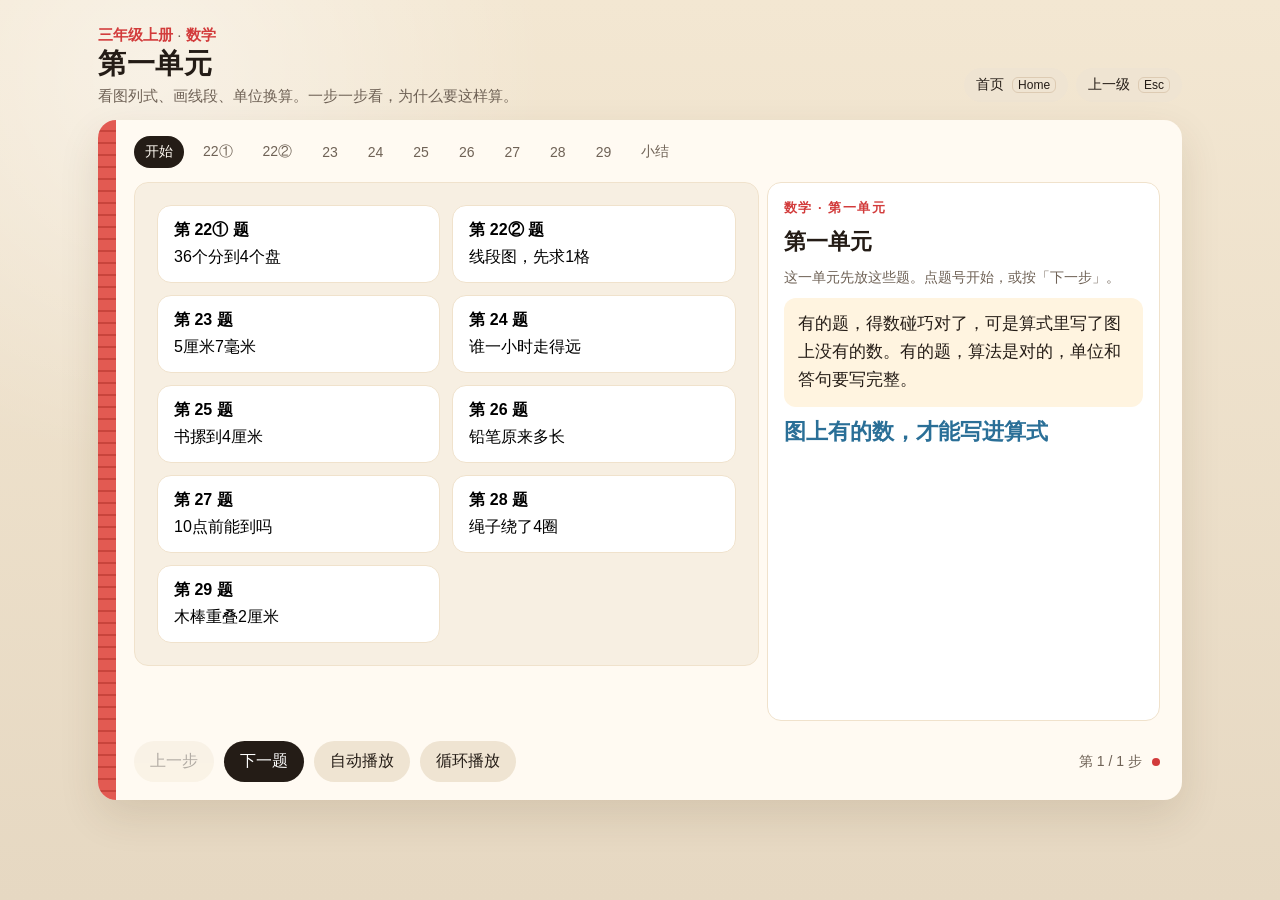
==== commit ef215f77: "让每道题可以循环播放，并收干净第22、29题。 循环只重复当前题；木棒拉开后可以折叠回去。第22题不再插入上一题的36和卷子上的72。  Co-authored-by: Cursor <cursora" ====
--- a/web/三年级上册/数学/第一单元/index.html
+++ b/web/三年级上册/数学/第一单元/index.html
@@ -172,9 +172,11 @@
   .controls {
     display: flex;
     align-items: center;
+    flex-wrap: wrap;
     gap: 10px;
     padding: 8px 22px 18px 36px;
   }
+  .controls button.playing { background: var(--ink); color: #fff; }
   .controls button, .ghost {
     border: 0;
     background: var(--ink);
@@ -349,11 +351,9 @@
   .join .used, .join .left { transition: width .6s ease; }
 
   .road { position: relative; height: 440px; }
-  .clock {
-    width: 140px; height: 140px;
-  }
   .hand {
-    transform-origin: 70px 70px;
+    transform-box: view-box;
+    transform-origin: 14.0625% 20.4545%;
     transition: transform 1.1s ease;
   }
   .scene[data-step="0"] .hour { transform: rotate(240deg); }
@@ -369,22 +369,74 @@
   .scene[data-step="3"] .car-move,
   .scene[data-step="4"] .car-move { left: 72%; }
 
-  .sticks { position: relative; height: 250px; margin-top: 40px; }
+  .rods { position: relative; height: 286px; margin: 18px 32px 0; }
   .stick {
-    position: absolute; height: 28px; border-radius: 8px; top: 80px;
-    transition: left .7s ease, top .7s ease;
-  }
-  .stick.a { background: #3d8fd1; width: 40%; left: 8%; top: 86px; }
-  .stick.b { background: #ef8a34; width: 40%; left: 40%; top: 108px; }
-  .lap {
-    position: absolute; left: 40%; top: 86px; width: 8%; height: 50px;
-    background: repeating-linear-gradient(135deg, #3d8fd1 0 6px, #ef8a34 6px 12px);
-    border-radius: 6px; z-index: 2;
-    transition: opacity .4s ease;
-  }
-  .scene.apart .stick.a { left: 8%; top: 96px; }
-  .scene.apart .stick.b { left: 48%; top: 96px; }
-  .scene.apart .lap { opacity: 0; }
+    position: absolute; height: 46px; width: 50%; border-radius: 12px;
+    display: flex; overflow: hidden; color: #fff; font-weight: 800; font-size: 15px;
+    z-index: 1;
+    box-shadow: inset 0 2px 0 rgba(255,255,255,.4);
+    transition: left .9s cubic-bezier(.22, .8, .28, 1), top .9s cubic-bezier(.22, .8, .28, 1);
+  }
+  .stick.a { background: #3d8fd1; left: 0; top: 58px; }
+  .stick.b { background: #ef8a34; left: 40%; top: 154px; }
+  .stick .seg { display: flex; align-items: center; justify-content: center; height: 100%; white-space: nowrap; }
+  .stick .s8 { flex: 8; }
+  .stick .s2 {
+    flex: 2;
+    background: rgba(210, 59, 59, .28);
+    box-shadow: inset 0 0 0 3px #d23b3b;
+    font-size: 13px;
+  }
+  .overlap-col {
+    position: absolute; top: 28px; height: 196px;
+    left: calc(40% - 3px); width: calc(10% + 6px);
+    border: 3px solid #d23b3b; border-radius: 12px;
+    z-index: 3; pointer-events: none;
+    transition: opacity .45s ease .2s;
+  }
+  .overlap-col span,
+  .kept {
+    position: absolute; left: 50%; transform: translateX(-50%);
+    color: #d23b3b; font-weight: 800; font-size: 16px; white-space: nowrap;
+  }
+  .overlap-col span { top: -6px; transform: translate(-50%, -100%); }
+  .overlap-note {
+    position: absolute; left: 45%; top: 118px; transform: translateX(-50%);
+    z-index: 4; color: #d23b3b; font-weight: 800; font-size: 15px;
+    white-space: nowrap; background: #fffdf8; padding: 2px 6px;
+    transition: opacity .35s ease;
+  }
+  .kept {
+    top: 74px; opacity: 0;
+    transition: opacity .4s ease .35s;
+  }
+  .brace {
+    position: absolute; top: 232px; left: 0; width: 90%; height: 36px;
+    border-top: 2px solid #241c16; text-align: center;
+    font-weight: 800; font-size: 16px; padding-top: 8px;
+    transition: width .9s cubic-bezier(.22, .8, .28, 1), border-color .4s ease;
+  }
+  .brace span {
+    position: absolute; left: 0; right: 0; top: 8px;
+    transition: opacity .35s ease;
+  }
+  .brace .t20 { opacity: 0; color: #1d7a46; }
+  .brace::before, .brace::after {
+    content: ""; position: absolute; top: -8px; width: 2px; height: 14px; background: #241c16;
+    transition: background .4s ease;
+  }
+  .brace::before { left: 0; }
+  .brace::after { right: 0; }
+  .scene.apart .stick.a { left: 0; top: 106px; }
+  .scene.apart .stick.b { left: 50%; top: 106px; }
+  .scene.apart .overlap-col,
+  .scene.apart .overlap-note { opacity: 0; }
+  .scene.apart .kept { opacity: 1; }
+  .scene.apart .brace { width: 100%; border-color: #1d7a46; }
+  .scene.apart .brace::before,
+  .scene.apart .brace::after { background: #1d7a46; }
+  .scene.apart .brace .t18 { opacity: 0; }
+  .scene.apart .brace .t20 { opacity: 1; }
 
   .loop {
     transform-origin: 180px 150px;
@@ -409,17 +461,17 @@
   .scene[data-step="4"] .tail { opacity: 1; }
 
   .cells rect { fill: #fff; stroke: #241c16; stroke-width: 2; }
-  .scene[data-step="3"] .up-cell,
-  .scene[data-step="4"] .up-cell,
-  .scene[data-step="5"] .up-cell { fill: #fff3c4; }
-  .scene[data-step="4"] .down-cell,
-  .scene[data-step="5"] .down-cell { fill: #e7f6ee; }
+  .scene[data-step="1"] .up-cell,
+  .scene[data-step="2"] .up-cell,
+  .scene[data-step="3"] .up-cell { fill: #fff3c4; }
+  .scene[data-step="2"] .down-cell,
+  .scene[data-step="3"] .down-cell { fill: #e7f6ee; }
   .cell-num { opacity: 0; font-weight: 800; font-size: 18px; }
+  .scene[data-step="1"] .up-num,
+  .scene[data-step="2"] .up-num,
   .scene[data-step="3"] .up-num,
-  .scene[data-step="4"] .up-num,
-  .scene[data-step="5"] .up-num,
-  .scene[data-step="4"] .down-num,
-  .scene[data-step="5"] .down-num { opacity: 1; }
+  .scene[data-step="2"] .down-num,
+  .scene[data-step="3"] .down-num { opacity: 1; }
 
   .sum-grid {
     display: grid;
@@ -482,6 +534,7 @@
       <button type="button" id="prev" class="secondary">上一步</button>
       <button type="button" id="next">下一步</button>
       <button type="button" id="auto" class="secondary">自动播放</button>
+      <button type="button" id="loop" class="secondary">循环播放</button>
       <div class="steps" id="stepLabel"></div>
       <div class="dots" id="dots" aria-hidden="true"></div>
     </div>
@@ -539,12 +592,11 @@
   kicker: "第22题（1） · 平均分",
   title: "每盘放几个？",
   ask: "篮子里有 36 个，旁边 4 个盘子。平均分，每盘放几个？",
-  mark: "fix",
+  mark: "ok",
   steps: [
     { say: "先看图上到底有哪些数：一个篮子，36个；四个空盘子。问的是每盘几个。", formula: "图上的数：36 个，4 盘" },
     { say: "平均分，就是四个盘子一样多。36个一个一个分进去，每个盘子分到 9 个。", formula: "36 ÷ 4 = 9（个）" },
-    { say: "每盘都是 9 个。列式就写 36÷4=9（个）。单位是「个」，因为问的是放几个，不是多少元。", formula: "36 ÷ 4 = 9（个）" },
-    { say: "卷子上写成了 (72−36)÷4。图上没有 72，这是自己加出来的。得数虽然也是 9，但看图列式只能用图上的数。", formula: "<span class='bad'>(72−36)÷4</span> 36 ÷ 4 = 9（个）" }
+    { say: "每盘都是 9 个。列式就写 36÷4=9（个）。单位是「个」，因为问的是放几个。", formula: "36 ÷ 4 = 9（个）" }
   ],
   stage() {
     return `
@@ -552,7 +604,6 @@
         <div class="basket">36个</div>
         ${[0,1,2,3].map(i => `<div class="dish" style="left:${4 + i * 24}%"><span class="bit plate-label" data-at="2">9个</span></div>`).join("")}
         ${fruitsHTML()}
-        <div class="bit cross" data-at="3" style="right:18px;top:18px">图上没有 72</div>
       </div>`;
   }
 });
@@ -565,11 +616,10 @@
   ask: "两条线段的小格一样宽。短的 4 格标着「4个」，长的 6 格问「?元」。",
   mark: "fix",
   steps: [
-    { say: "先别急着抄上一题的数。看这条线自己：下面平均分成了 6 个小格。", formula: "先数格：6 格" },
-    { say: "36 是上一题篮子里的个数，这条线段上没有 36。不能写进这道题。", formula: "<span class='bad'>36÷4×6</span> 把 36 划掉" },
+    { say: "看这条线自己：上面 4 个小格，下面 6 个小格。小格一样宽。", formula: "上面 4 格，下面 6 格" },
     { say: "短的线段有 4 格，标着 4个，表示这 4 格一共是 4。小格一样大，每一格就是 4÷4=1。", formula: "4 ÷ 4 = 1" },
-    { say: "长的也是同样的小格，所以每一格也是 1。6 格就是 1×6=6。问号写的是元，答案是 6元。", formula: "4 ÷ 4 × 6 = 6（元）" },
-    { say: "乘和除写在一起，从左往右算：先 4÷4=1，再 1×6=6。算式的样子可以是「先除再乘」，除号前面要写这条线上的 4，不是 36。", formula: "4 ÷ 4 × 6 = 6（元）" }
+    { say: "长的也是同样的小格，所以每一格也是 1。6 格就是 1×6=6。问号写的是元，答案是 6元。", formula: "1 × 6 = 6（元）" },
+    { say: "乘和除写在一起，从左往右算：先 4÷4=1，再 1×6=6。", formula: "4 ÷ 4 × 6 = 6（元）" }
   ],
   stage() {
     const up = [0,1,2,3].map(i => `<rect class="up-cell" x="${80+i*70}" y="78" width="70" height="46"/>`).join("");
@@ -588,9 +638,8 @@
           <path d="M290 198 v14" stroke="#241c16" stroke-width="2"/>
           ${down}
           ${upN}${downN}
-          <text class="bit" data-at="4" x="520" y="268" font-size="28" font-weight="800" fill="#1d7a46">6元</text>
+          <text class="bit" data-at="2" x="520" y="268" font-size="28" font-weight="800" fill="#1d7a46">6元</text>
         </svg>
-        <div class="bit cross" data-at="1" style="left:24px;bottom:18px">36 是篮子里的，不能用</div>
       </div>`;
   }
 });
@@ -796,13 +845,18 @@
       <svg class="ill" viewBox="0 0 640 440">
         <circle cx="90" cy="90" r="62" fill="#fff" stroke="#241c16" stroke-width="3"/>
         ${Array.from({length:12},(_,i)=>{
+          const n = i === 0 ? 12 : i;
           const a = (i/12)*Math.PI*2 - Math.PI/2;
-          const x1 = 90+Math.cos(a)*48, y1 = 90+Math.sin(a)*48;
-          const x2 = 90+Math.cos(a)*56, y2 = 90+Math.sin(a)*56;
-          return `<line x1="${x1}" y1="${y1}" x2="${x2}" y2="${y2}" stroke="#241c16" stroke-width="2"/>`;
+          const x1 = 90+Math.cos(a)*52, y1 = 90+Math.sin(a)*52;
+          const x2 = 90+Math.cos(a)*58, y2 = 90+Math.sin(a)*58;
+          const tx = 90+Math.cos(a)*40, ty = 90+Math.sin(a)*40;
+          const mark = n === 8 || n === 10;
+          return `<line x1="${x1}" y1="${y1}" x2="${x2}" y2="${y2}" stroke="#241c16" stroke-width="${mark?3:2}"/>
+            <text x="${tx}" y="${ty}" text-anchor="middle" dy="0.35em" font-size="14" font-weight="800" fill="${mark?"#d23b3b":"#241c16"}">${n}</text>`;
         }).join("")}
-        <g class="hand hour"><line x1="90" y1="90" x2="90" y2="48" stroke="#d23b3b" stroke-width="5" stroke-linecap="round"/></g>
-        <g class="hand"><line x1="90" y1="90" x2="90" y2="36" stroke="#241c16" stroke-width="3" stroke-linecap="round"/></g>
+        <g class="hand hour"><line x1="90" y1="90" x2="90" y2="58" stroke="#d23b3b" stroke-width="5" stroke-linecap="round"/></g>
+        <g class="hand"><line x1="90" y1="90" x2="90" y2="46" stroke="#241c16" stroke-width="3" stroke-linecap="round"/></g>
+        <circle cx="90" cy="90" r="4" fill="#241c16"/>
         <text x="170" y="80" font-size="18" font-weight="700">8:00 出发</text>
         <text x="170" y="108" font-size="18" font-weight="700">10:00 到了吗</text>
         <line x1="40" y1="300" x2="600" y2="300" stroke="#241c16" stroke-width="4"/>
@@ -857,20 +911,20 @@
   ask: "两根同样长的木棒捆在一起，总长 18 厘米，重叠 2 厘米。不重叠连在一起，总长多少厘米？合多少分米？",
   mark: "ok",
   steps: [
-    { say: "捆在一起时，外面量到 18 厘米。中间有 2 厘米叠在一起，这一段外面只能看到一次。", formula: "捆起来：18厘米，重叠 2厘米" },
-    { say: "点「拉开」。重叠的 2 厘米会露出来。不重叠接在一起时，总长要加上这 2 厘米。", formula: "18 + 2 = 20（厘米）" },
+    { say: "两根木棒头尾叠在一起。红框里上下两段都是 2 厘米，捆紧后外面只能量到一次。两边各露出 8 厘米，所以外面是 8+2+8=18 厘米。", formula: "外面：8 + 2 + 8 = 18（厘米）" },
+    { say: "点「拉开」。两根接成一条，红框里的 2 厘米还在，只是从叠着变成一前一后。总长加上这 2 厘米：18+2=20 厘米。再点「折叠」，两根又叠回去。", formula: "18 + 2 = 20（厘米）" },
     { say: "20厘米换成以分米作单位。1分米=10厘米，20厘米=2分米。", formula: "20厘米 = 2分米" },
     { say: "也可以再检查：两根一共 20 厘米，同样长，每根 20÷2=10厘米。10+10=20，和刚才一样。", formula: "答：20厘米，合2分米" }
   ],
   stage() {
     return `<div class="scene" id="stickScene">
-      <div class="sticks">
-        <div class="stick a"></div>
-        <div class="stick b"></div>
-        <div class="lap"></div>
-        <div class="bit" data-only="0" style="position:absolute;left:40%;top:58px;font-weight:800;color:#d23b3b">重叠 2厘米</div>
-        <div class="bit" data-only="0" style="position:absolute;left:8%;top:168px;font-weight:800">捆起来量到 18厘米</div>
-        <div class="bit" data-at="1" style="position:absolute;left:8%;top:168px;font-size:22px;font-weight:800;color:#1d7a46">拉开后 18+2=20厘米</div>
+      <div class="rods">
+        <div class="stick a"><span class="seg s8">8厘米</span><span class="seg s2">2厘米</span></div>
+        <div class="stick b"><span class="seg s2">2厘米</span><span class="seg s8">8厘米</span></div>
+        <div class="overlap-col"><span>重叠 2厘米</span></div>
+        <div class="overlap-note">这两段叠在一起</div>
+        <div class="kept">这两段 2厘米还在</div>
+        <div class="brace"><span class="t18">外面量到 18厘米</span><span class="t20">拉开后一共 20厘米</span></div>
       </div>
       <div style="text-align:center;margin-top:8px">
         <button type="button" class="ghost" id="pullBtn">拉开</button>
@@ -909,6 +963,7 @@
 let sceneIndex = 0;
 let stepIndex = 0;
 let timer = null;
+let playMode = null;
 let pickWho = null;
 
 const stageEl = document.getElementById("stage");
@@ -917,7 +972,45 @@
 
 function stopAuto() {
   if (timer) { clearInterval(timer); timer = null; }
-  document.getElementById("auto").textContent = "自动播放";
+  playMode = null;
+  const autoBtn = document.getElementById("auto");
+  const loopBtn = document.getElementById("loop");
+  if (autoBtn) autoBtn.textContent = "自动播放";
+  if (loopBtn) {
+    loopBtn.textContent = "循环播放";
+    loopBtn.classList.remove("playing");
+  }
+}
+
+function startPlay(mode) {
+  if (playMode === mode) { stopAuto(); return; }
+  stopAuto();
+  playMode = mode;
+  if (mode === "loop") {
+    const loopBtn = document.getElementById("loop");
+    loopBtn.textContent = "停止循环";
+    loopBtn.classList.add("playing");
+    if (stepIndex !== 0) {
+      stepIndex = 0;
+      applyStep();
+    }
+  } else {
+    document.getElementById("auto").textContent = "暂停";
+  }
+  timer = setInterval(() => {
+    const scene = scenes[sceneIndex];
+    if (stepIndex < scene.steps.length - 1) {
+      goStep(1);
+      return;
+    }
+    if (playMode === "loop") {
+      stepIndex = 0;
+      applyStep();
+      return;
+    }
+    if (sceneIndex < scenes.length - 1) goStep(1);
+    else stopAuto();
+  }, 2600);
 }
 
 function renderNav() {
@@ -962,10 +1055,13 @@
   document.getElementById("next").textContent = (step === s.steps.length - 1) ? (sceneIndex === scenes.length - 1 ? "完成" : "下一题") : "下一步";
   dotsEl.innerHTML = s.steps.map((_, i) => `<i class="${i===step?"on":""}"></i>`).join("");
   const sticks = document.getElementById("stickScene");
+  const pull = document.getElementById("pullBtn");
   if (sticks) sticks.classList.toggle("apart", step >= 1);
+  if (pull) pull.textContent = step >= 1 ? "折叠" : "拉开";
   if (s.id === "q23") {
     const line = document.getElementById("penLine");
     const range = document.getElementById("rulerRange");
+    if (line && step < 3) line.style.width = "0";
     if (line && step === 3) {
       line.style.width = "0";
       requestAnimationFrame(() => { line.style.width = "71.25%"; });
@@ -1009,16 +1105,8 @@
 
 document.getElementById("next").addEventListener("click", () => { stopAuto(); goStep(1); });
 document.getElementById("prev").addEventListener("click", () => { stopAuto(); goStep(-1); });
-document.getElementById("auto").addEventListener("click", () => {
-  if (timer) { stopAuto(); return; }
-  document.getElementById("auto").textContent = "暂停";
-  timer = setInterval(() => {
-    const s = scenes[sceneIndex];
-    if (stepIndex < s.steps.length - 1) goStep(1);
-    else if (sceneIndex < scenes.length - 1) goStep(1);
-    else stopAuto();
-  }, 2600);
-});
+document.getElementById("auto").addEventListener("click", () => startPlay("auto"));
+document.getElementById("loop").addEventListener("click", () => startPlay("loop"));
 
 document.body.addEventListener("click", (e) => {
   const go = e.target.closest("[data-go]");
@@ -1038,8 +1126,10 @@
     return;
   }
   if (e.target.id === "pullBtn") {
-    document.getElementById("stickScene").classList.add("apart");
-    if (stepIndex < 1) { stepIndex = 1; applyStep(); }
+    stopAuto();
+    stepIndex = stepIndex >= 1 ? 0 : 1;
+    applyStep();
+    return;
   }
   const who = e.target.closest("[data-who]");
   const spd = e.target.closest("[data-spd]");
